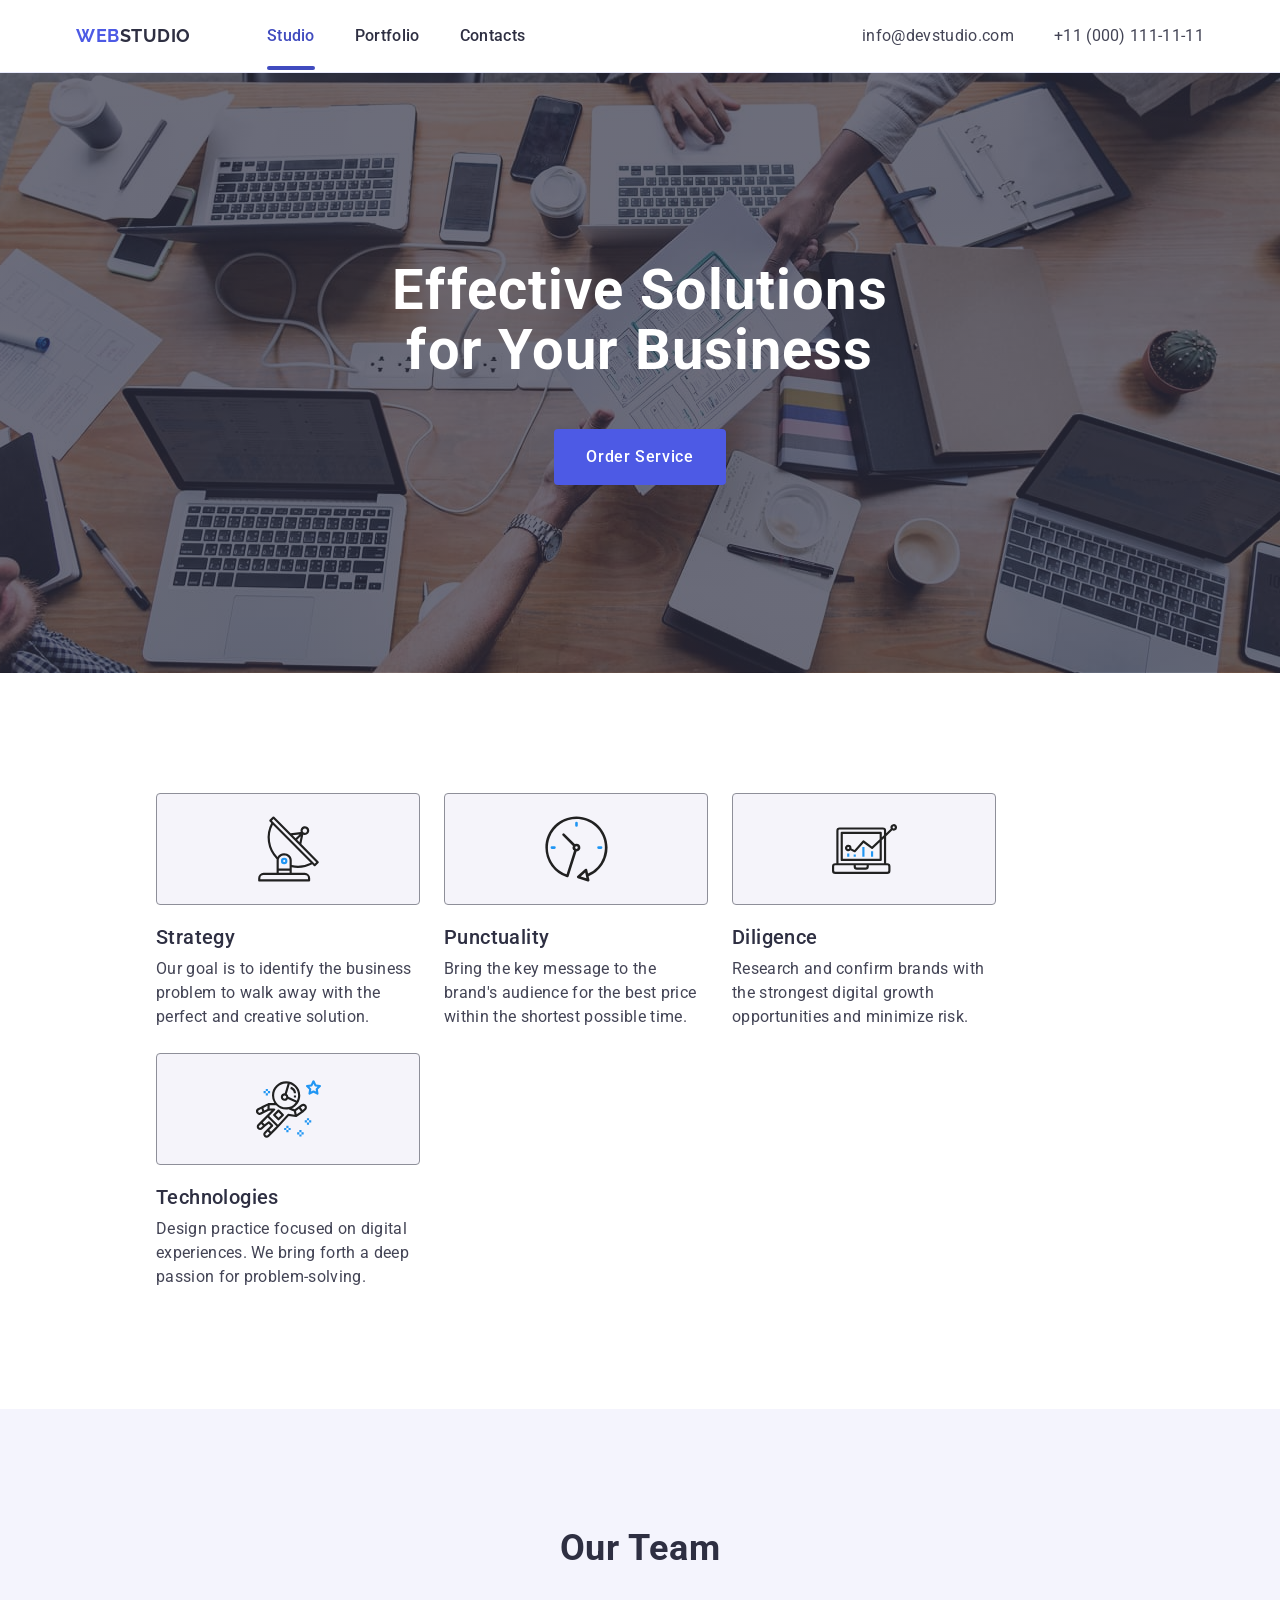
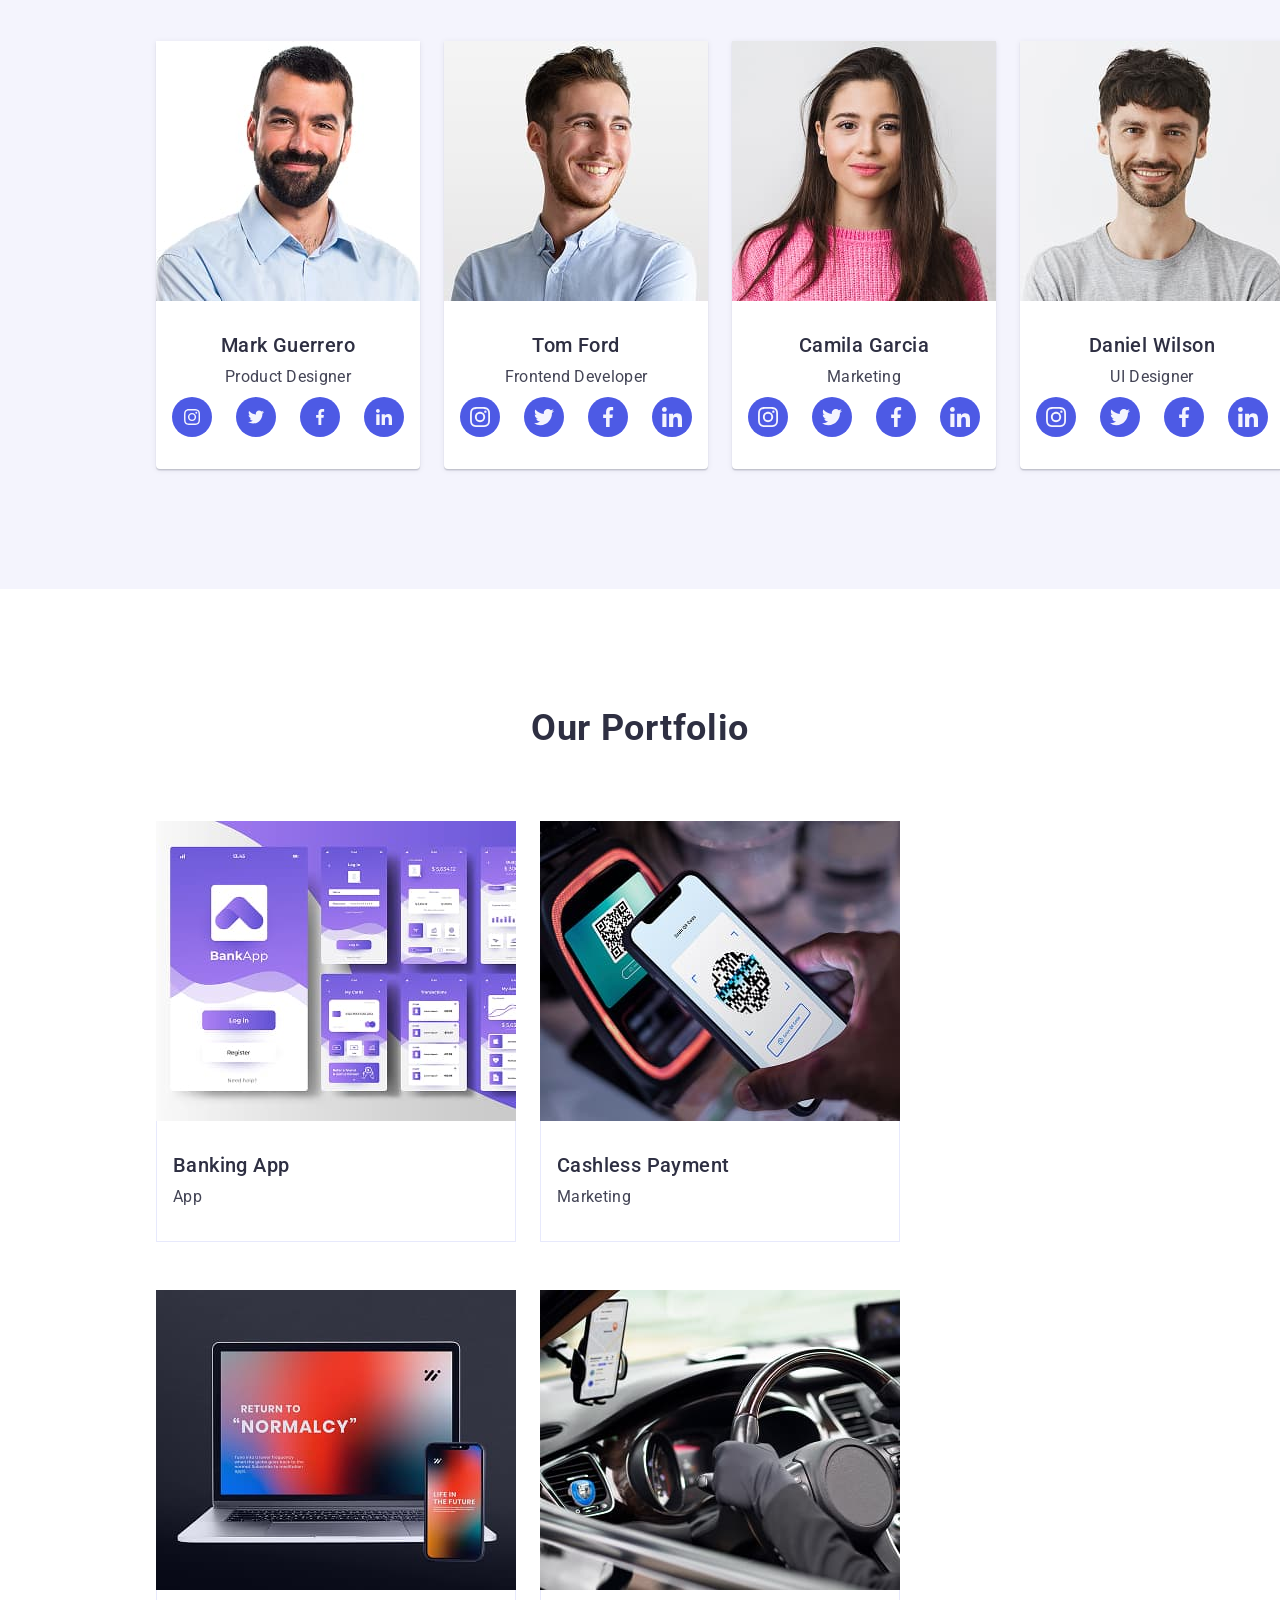
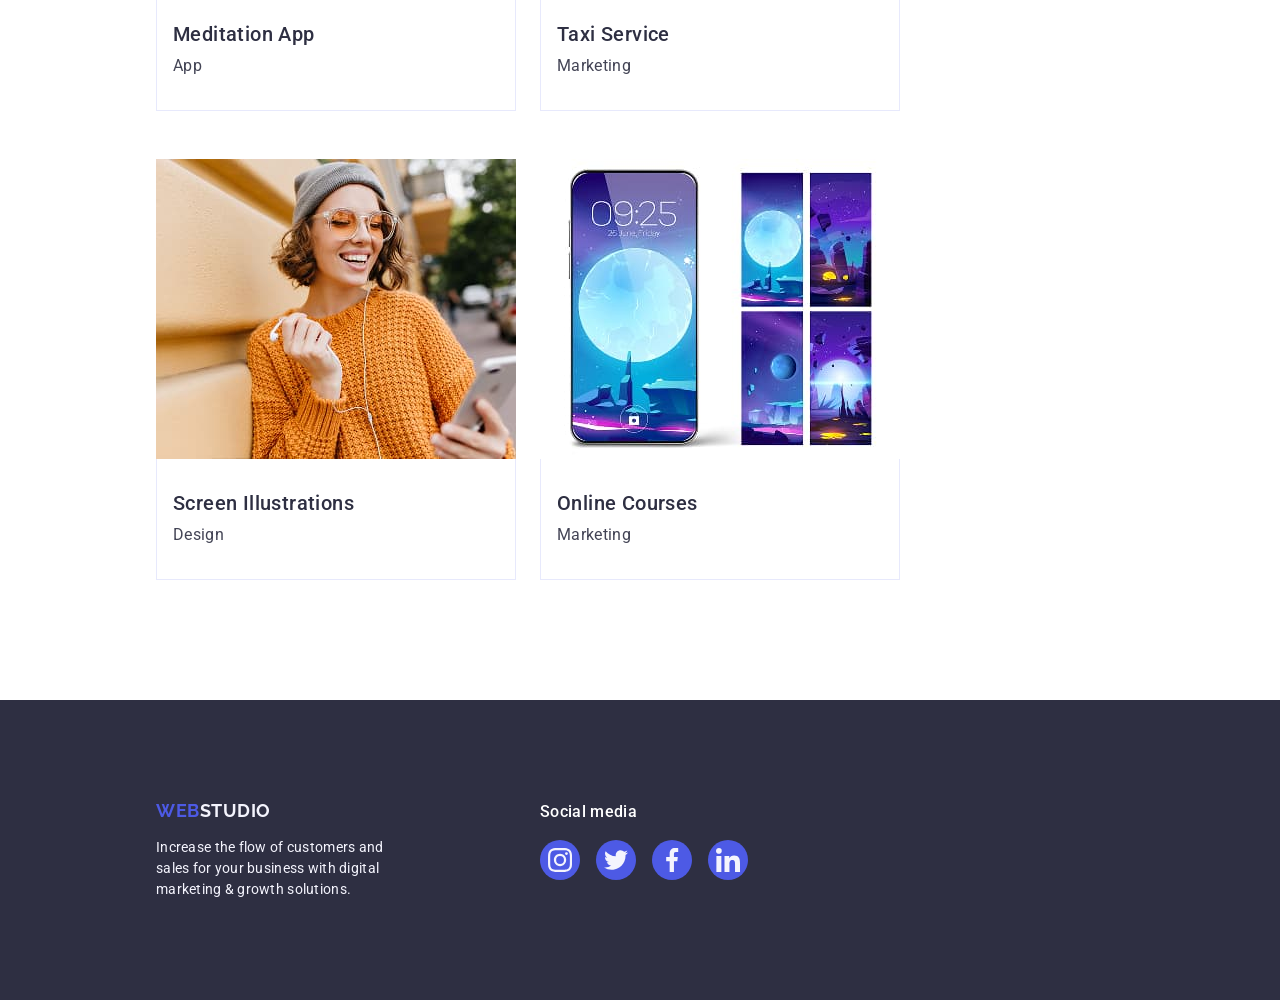
==== index.html @ d57279a8 "div svg advantage" ====
<!DOCTYPE html>
<html lang="en">
  <head>
    <meta charset="UTF-8" />
    <meta name="viewport" content="width=device-width, initial-scale=1.0" />
    <title>WebStudio</title>
    <link rel="preconnect" href="https://fonts.googleapis.com" />
    <link rel="preconnect" href="https://fonts.gstatic.com" crossorigin />
    <!-- <link
      href="https://fonts.googleapis.com/css2?family=Raleway:wght@700&family=Roboto:wght@400;500;700&display=swap"
      rel="stylesheet"
    /> -->
    <link
      href="https://fonts.googleapis.com/css2?family=Raleway:wght@700&family=Roboto:wght@400;500;700&display=swap"
      rel="stylesheet"
    />

    <!-- <link
      href="https://fonts.googleapis.com/css2?family=Roboto:ital,wght@0,100..900;1,100..900&display=swap"
      rel="stylesheet"
    /> -->
    <link
      rel="stylesheet"
      href="https://cdnjs.cloudflare.com/ajax/libs/modern-normalize/1.1.0/modern-normalize.min.css"
      integrity="sha512-wpPYUAdjBVSE4KJnH1VR1HeZfpl1ub8YT/NKx4PuQ5NmX2tKuGu6U/JRp5y+Y8XG2tV+wKQpNHVUX03MfMFn9Q=="
      crossorigin="anonymous"
      referrerpolicy="no-referrer"
    />
    <link rel="stylesheet" href="./css/styles.css" />
  </head>
  <body>
    <header class="flex-header">
      <div class="header-container container">
        <nav class="header-nav">
          <a class="header-logo link" href="./index.html" lang="en"
            >WEB<span class="header-logo-studio">Studio</span></a
          >
          <ul class="header-list list">
            <li class="header-item">
              <a class="header-link link current" href="./index.html">Studio</a>
            </li>
            <li class="header-item">
              <a class="header-link link" href="">Portfolio</a>
            </li>
            <li class="header-item">
              <a class="header-link link" href="">Contacts</a>
            </li>
          </ul>
        </nav>
        <address class="header-address">
          <ul class="address-list list">
            <li class="address-item">
              <a class="header-address link" href="mailto:info@devstudio.com"
                >info@devstudio.com</a
              >
            </li>
            <li class="address-item">
              <a class="header-address link" href="tel:+110001111111"
                >+11 (000) 111-11-11</a
              >
            </li>
          </ul>
        </address>
      </div>
    </header>
    <main class="main-padding">
      <section class="hero section">
        <div class="hero-container container">
          <h1 class="hero-title">
            Effective Solutions <br />
            for Your Business
          </h1>
          <button type="button" class="hero-btn">Order Service</button>
        </div>
      </section>
      <section class="advantage section">
        <div class="container">
          <h2 class="visually-hidden">Our Advantages</h2>
          <ul class="advantage-list list">
            <li class="advantage-item">
              <div>
                <a href="#" class="advantage-link link">
                  <svg class="icon-svg" width="65" height="70">
                    <use href="./images/icons.svg#antenna" />
                  </svg>
                </a>
             </div>              
              <h3 class="advantage-title">Strategy</h3>
              <p class="advantage-after-title">
                Our goal is to identify the business problem to walk away with
                the perfect and creative solution.
              </p>
            </li>
            <li class="advantage-item">
              <div>
                <a href="#" class="advantage-link link">
                  <svg class="icon-svg" width="65" height="70">
                    <use href="./images/icons.svg#clock" />
                  </svg>
                </a>
              </div>
              <h3 class="advantage-title">Punctuality</h3>
              <p class="advantage-after-title">
                Bring the key message to the brand's audience for the best price
                within the shortest possible time.
              </p>
            </li>
            <li class="advantage-item">
              <div>
                <a href="#" class="advantage-link link">
                  <svg class="icon-svg" width="65" height="70">
                    <use href="./images/icons.svg#diagram" />
                  </svg>
                </a>
              </div>
              <h3 class="advantage-title">Diligence</h3>
              <p class="advantage-after-title">
                Research and confirm brands with the strongest digital growth
                opportunities and minimize risk.
              </p>
            </li>
            <li class="advantage-item">
              <div>
                <a href="#" class="advantage-link link">
                  <svg class="icon-svg" width="65" height="70">
                    <use href="./images/icons.svg#astronaut" />
                  </svg>
                </a>
              </div>
              <h3 class="advantage-title">Technologies</h3>
              <p class="advantage-after-title">
                Design practice focused on digital experiences. We bring forth a
                deep passion for problem-solving.
              </p>
            </li>
          </ul>
        </div>
      </section>
      <section class="our-team section">
        <div class="container">
          <h2 class="our-team-title">Our Team</h2>
          <ul class="our-team-list list">
            <li class="team-list">
              <img src="./images/img1.jpg" alt="employee" width="264" />
              <div class="team-card">
                <h3 class="subtitle">Mark Guerrero</h3>
                <p class="after-title" lang="en">Product Designer</p>
                <ul class="list social-list">
                  <li class="social-item">
                    <a href="#" class="social-link">
                      <svg class="icon-svg" width="16" height="16">
                        <use href="./images/icons.svg#instagram"></use>
                      </svg>
                    </a>
                  </li>
                  <li class="social-item">
                    <a href="#" class="social-link">
                      <svg class="icon-svg" width="16" height="16">
                        <use href="./images/icons.svg#twitter" />
                      </svg>
                    </a>
                  </li>
                  <li class="social-item">
                    <a href="#" class="social-link">
                      <svg class="icon-svg" width="16" height="16">
                        <use href="./images/icons.svg#facebook" />
                      </svg>
                    </a>
                  </li>
                  <li class="social-item">
                    <a href="#" class="social-link">
                      <svg class="icon-svg" width="16" height="16">
                        <use href="./images/icons.svg#linkedin" />
                      </svg>
                    </a>
                  </li>
                </ul>
              </div>
            </li>
            <li class="team-list">
              <img src="./images/img2.jpg" alt="employee" width="264" />
              <div class="team-card">
                <h3 class="subtitle">Tom Ford</h3>
                <p class="after-title" lang="en">Frontend Developer</p>
                <ul class="list social-list">
                  <li class="social-item">
                    <a href="#" class="social-link">
                      <svg class="icon-svg" width="20" height="20">
                        <use href="./images/icons.svg#instagram"></use>
                      </svg>
                    </a>
                  </li>
                  <li class="social-item">
                    <a href="#" class="social-link">
                      <svg class="icon-svg" width="20" height="20">
                        <use href="./images/icons.svg#twitter" />
                      </svg>
                    </a>
                  </li>
                  <li class="social-item">
                    <a href="#" class="social-link">
                      <svg class="icon-svg" width="20" height="20">
                        <use href="./images/icons.svg#facebook" />
                      </svg>
                    </a>
                  </li>
                  <li class="social-item">
                    <a href="#" class="social-link">
                      <svg class="icon-svg" width="20" height="20">
                        <use href="./images/icons.svg#linkedin" />
                      </svg>
                    </a>
                  </li>
                </ul>
              </div>
            </li>
            <li class="team-list">
              <img src="./images/img3.jpg" alt="employee" width="264" />
              <div class="team-card">
                <h3 class="subtitle">Camila Garcia</h3>
                <p class="after-title" lang="en">Marketing</p>
                <ul class="list social-list">
                  <li class="social-item">
                    <a href="#" class="social-link">
                      <svg class="icon-svg" width="20" height="20">
                        <use href="./images/icons.svg#instagram"></use>
                      </svg>
                    </a>
                  </li>
                  <li class="social-item">
                    <a href="#" class="social-link">
                      <svg class="icon-svg" width="20" height="20">
                        <use href="./images/icons.svg#twitter" />
                      </svg>
                    </a>
                  </li>
                  <li class="social-item">
                    <a href="#" class="social-link">
                      <svg class="icon-svg" width="20" height="20">
                        <use href="./images/icons.svg#facebook" />
                      </svg>
                    </a>
                  </li>
                  <li class="social-item">
                    <a href="#" class="social-link">
                      <svg class="icon-svg" width="20" height="20">
                        <use href="./images/icons.svg#linkedin" />
                      </svg>
                    </a>
                  </li>
                </ul>
              </div>
            </li>
            <li class="team-list">
              <img src="./images/img4.jpg" alt="employee" width="264" />
              <div class="team-card">
                <h3 class="subtitle">Daniel Wilson</h3>
                <p class="after-title" lang="en">UI Designer</p>
                <ul class="list social-list">
                  <li class="social-item">
                    <a href="#" class="social-link">
                      <svg class="icon-svg" width="20" height="20">
                        <use href="./images/icons.svg#instagram"></use>
                      </svg>
                    </a>
                  </li>
                  <li class="social-item">
                    <a href="#" class="social-link">
                      <svg class="icon-svg" width="20" height="20">
                        <use href="./images/icons.svg#twitter" />
                      </svg>
                    </a>
                  </li>
                  <li class="social-item">
                    <a href="#" class="social-link">
                      <svg class="icon-svg" width="20" height="20">
                        <use href="./images/icons.svg#facebook" />
                      </svg>
                    </a>
                  </li>
                  <li class="social-item">
                    <a href="#" class="social-link">
                      <svg class="icon-svg" width="20" height="20">
                        <use href="./images/icons.svg#linkedin" />
                      </svg>
                    </a>
                  </li>
                </ul>
              </div>
            </li>
          </ul>
        </div>
      </section>
      <section class="our-portfolio section">
        <div class="container">
          <h2 class="our-team-title">Our Portfolio</h2>
          <ul class="portfolio-list list">
            <li class="portfolio-item">
              <div class="container-item-img">
                <img
                  src="./images/img5.jpg"
                  alt="mobile app pages"
                  width="360"
                />
                <p class="tehnokriak-text">
                  14 Stylish and User-Friendly App Design Concepts · Task
                  Manager App · Calorie Tracker App · Exotic Fruit Ecommerce App
                  · Cloud Storage App
                </p>
              </div>
              <div class="portfolio-card">
                <h3 class="subtitle">Banking App</h3>
                <p class="after-title" lang="en">App</p>
              </div>
            </li>
            <li class="portfolio-item">
              <div class="container-item-img">
                <img
                  src="./images/img6.jpg"
                  alt="phone scans QR code"
                  width="360"
                />
                <p class="tehnokriak-text">
                  14 Stylish and User-Friendly App Design Concepts · Task
                  Manager App · Calorie Tracker App · Exotic Fruit Ecommerce App
                  · Cloud Storage App
                </p>
              </div>
              <div class="portfolio-card">
                <h3 class="subtitle">Cashless Payment</h3>
                <p class="after-title" lang="en">Marketing</p>
              </div>
            </li>
            <li class="portfolio-item">
              <div class="container-item-img">
                <img
                  src="./images/img7.jpg"
                  alt="laptop and phone"
                  width="360"
                />
                <p class="tehnokriak-text">
                  14 Stylish and User-Friendly App Design Concepts · Task
                  Manager App · Calorie Tracker App · Exotic Fruit Ecommerce App
                  · Cloud Storage App
                </p>
              </div>
              <div class="portfolio-card">
                <h3 class="subtitle">Meditation App</h3>
                <p class="after-title" lang="en">App</p>
              </div>
            </li>
            <li class="portfolio-item">
              <div class="container-item-img">
                <img
                  src="./images/img8.jpg"
                  alt="car steering wheel and its control panel"
                  width="360"
                />
                <p class="tehnokriak-text">
                  14 Stylish and User-Friendly App Design Concepts · Task
                  Manager App · Calorie Tracker App · Exotic Fruit Ecommerce App
                  · Cloud Storage App
                </p>
              </div>
              <div class="portfolio-card">
                <h3 class="subtitle">Taxi Service</h3>
                <p class="after-title" lang="en">Marketing</p>
              </div>
            </li>
            <li class="portfolio-item">
              <div class="container-item-img">
                <img
                  src="./images/img9.jpg"
                  alt="girl in headphones"
                  width="360"
                />
                <p class="tehnokriak-text">
                  14 Stylish and User-Friendly App Design Concepts · Task
                  Manager App · Calorie Tracker App · Exotic Fruit Ecommerce App
                  · Cloud Storage App
                </p>
              </div>
              <div class="portfolio-card">
                <h3 class="subtitle">Screen Illustrations</h3>
                <p class="after-title" lang="en">Design</p>
              </div>
            </li>
            <li class="portfolio-item">
              <div class="container-item-img">
                <img
                  src="./images/img10.jpg"
                  alt="phone screen wallpaper"
                  width="360"
                />
                <p class="tehnokriak-text">
                  14 Stylish and User-Friendly App Design Concepts · Task
                  Manager App · Calorie Tracker App · Exotic Fruit Ecommerce App
                  · Cloud Storage App
                </p>
              </div>
              <div class="portfolio-card">
                <h3 class="subtitle">Online Courses</h3>
                <p class="after-title" lang="en">Marketing</p>
              </div>
            </li>
          </ul>
        </div>
      </section>
    </main>
    <footer class="footer-background">
      <div class="footer-container container">
        <div class="footer-web-studio">
          <a class="footer-logo link" href="./index.html" lang="en"
            >WEB<span class="footer-logo-studio">Studio</span></a
          >
          <p class="footer-after-title">
            Increase the flow of customers and sales for your business with
            digital marketing & growth solutions.
          </p>
        </div>
        <div class="footer-link-container">
          <p class="footer-title title">Social media</p>
          <ul class="list social-footer-list">
            <li class="social-item-footer">
              <a href="#" class="social-link-footer">
                <svg class="footer-svg" width="24" height="24">
                  <use href="./images/icons.svg#instagram"></use>
                </svg>
              </a>
            </li>
            <li class="social-item-footer">
              <a href="#" class="social-link-footer">
                <svg class="footer-svg" width="24" height="24">
                  <use href="./images/icons.svg#twitter" />
                </svg>
              </a>
            </li>
            <li class="social-item-footer">
              <a href="#" class="social-link-footer">
                <svg class="footer-svg" width="24" height="24">
                  <use href="./images/icons.svg#facebook" />
                </svg>
              </a>
            </li>
            <li class="social-item-footer">
              <a href="#" class="social-link-footer">
                <svg class="footer-svg" width="24" height="24">
                  <use href="./images/icons.svg#linkedin" />
                </svg>
              </a>
            </li>
          </ul>
        </div>
      </div>
    </footer>
  </body>
</html>
---- css/styles.css ----
:root {
  --h-color: #2e2f42;
  --paragraph-color: #434455;
  --accent-color: #4d5ae5;
  --background-color: #ffffff;
  --logo-color: #f4f4fd;
  --focus-color: #404bbf;
}

*,
*::before,
*::after {
  box-sizing: border-box;
}

h1,
h2,
h3,
h4,
h5,
h6 {
  padding: 0;
  margin: 0;
}
p {
  margin: 0;
  padding: 0;
}

ul {
  margin: 0;
  padding: 0;
}

img {
  display: block;
  max-width: 100%;
  height: auto;
}

main {
  display: block;
  margin: 0;
  padding: 0;
  /* width: 100%; */
}

.container {
  width: 100%;
  max-width: 1440px;
  padding-left: 156px;
  padding-right: 156px;
  margin-left: auto;
  margin-right: auto;
  box-sizing: border-box;
}

body {
  font-family: "Roboto", sans-serif;
  background: var(--background-color);
  color: var(--paragraph-color);
  overflow-x: hidden;
  margin: 0;
}

address {
  font-style: normal;
}

button {
  all: unset;
  cursor: pointer;
  font: inherit;
  color: inherit;
  background-color: transparent;
}

.visually-hidden {
  position: absolute;
  width: 1px;
  height: 1px;
  margin: -1px;
  padding: 0;
  overflow: hidden;
  clip: rect(0, 0, 0, 0);
  clip-path: inset(100%);
  white-space: nowrap;
  border: 0;
}

.section {
  padding-top: 120px;
  padding-bottom: 120px;
}

.list {
  list-style: none;
}

.link {
  text-decoration: none;
}

/* header*/

.flex-header {
  border-bottom: 1px solid #e7e9fc;
  background-color: var(--background-color);
  box-shadow: 0px 2px 1px rgba(46, 47, 66, 0.08),
    0px 1px 1px rgba(46, 47, 66, 0.16), 0px 1px 6px rgba(46, 47, 66, 0.08);
}

/* Контейнер */
.header-container {
  display: flex;
  align-items: center;
  justify-content: space-between;
  width: 1158px;
  padding: 0 15px;
  margin: 0 auto;
}

/* Логотип */
.header-logo {
  display: inline-block;
  font-family: "Raleway", sans-serif;
  font-weight: bold;
  font-size: 18px;
  line-height: 1.17;
  text-transform: uppercase;
  letter-spacing: 0.03em;
  color: var(--accent-color);
  margin-right: 76px;
}

.header-logo-studio {
  font-family: "Raleway", sans-serif;
  font-weight: bold;
  font-size: 18px;
  text-transform: uppercase;
  line-height: 1.17;
  letter-spacing: 0.03em;
  color: var(--h-color);
}

/* Навігація */
.header-nav {
  display: flex;
  align-items: center;
}

/* Список навігації */
.header-list {
  display: flex;
  gap: 40px;
}

/* Пункти навігації */
.header-item {
  display: block;
}

/* Посилання */
.header-link {
  font-weight: 500;
  font-size: 16px;
  line-height: 1.5;
  letter-spacing: 0.02em;
  color: var(--h-color);
  padding: 24px 0;
  position: relative;
  transition: color 250ms cubic-bezier(0.4, 0, 0.2, 1);
}

.current {
  color: var(--focus-color);
}

.current::after {
  content: "";
  display: flex;
  border-radius: 2%;
  transition: background-color 250ms linear;
  position: absolute;
  left: 0;
  bottom: -1px;
  width: 100%;
  height: 4px;
  border-radius: 2px;
  background-color: var(--focus-color);
}

.header-link:hover,
.header-link:focus,
.header-link:active {
  color: var(--focus-color);
}

/* Адреса */
.header-address {
  font-weight: 400;
  font-size: 16px;
  line-height: 1.5;
  letter-spacing: 0.02em;
  color: var(--paragraph-color);
  padding: 24px 0 24px 0;
  transition: color 250ms cubic-bezier(0.4, 0, 0.2, 1);
}

.address-list {
  display: flex;
  gap: 40px;
  flex-wrap: wrap;
}

.header-address:hover,
.header-address:focus {
  color: var(--focus-color);
}

/* hero*/

.hero {
  background: var(--h-color);
  text-align: center;
  padding: 188px 0 188px 0px;
  max-width: 1440px;
  margin-left: auto;
  margin-right: auto;
  background-image: linear-gradient(
      rgba(46, 47, 66, 0.7),
      rgba(46, 47, 66, 0.7)
    ),
    url(../images/hero.jpg);
  background-size: cover;
  background-position: center;
  background-repeat: no-repeat;
}

.hero-title {
  max-width: 496px;
  font-weight: 700;
  font-size: 56px;
  line-height: 1.07;
  text-align: center;
  letter-spacing: 0.02em;
  color: var(--background-color);
  margin-bottom: 48px;
}

.hero-container {
  text-align: center;
  display: flex;
  flex-direction: column;
  align-items: center;
}

.hero-btn {
  display: block;
  box-sizing: border-box;
  font-weight: 500;
  font-size: 16px;
  line-height: 1.5;
  letter-spacing: 0.04em;
  color: var(--background-color);
  background: #4d5ae5;
  min-width: 169px;
  height: 56px;
  padding: 16px 32px 16px 32px;
  border-radius: 4px;
  transition: background-color 250ms cubic-bezier(0.4, 0, 0.2, 1);
}

.hero-btn:hover,
.hero-btn:focus {
  background: var(--focus-color);
}

/*advantage */

.advantage-list {
  display: flex;
  flex-wrap: wrap;
  gap: 24px;
}

.advantage-title {
  font-weight: 500;
  font-size: 20px;
  line-height: 1.2;
  letter-spacing: 0.02em;
  color: var(--h-color);
  margin-bottom: 8px;
}
.advantage-after-title {
  font-size: 16px;
  line-height: 1.5;
  letter-spacing: 0.02em;
  color: var(--paragraph-color);
  max-width: 264px;
}

/* icons */
.icon-svg {
  fill: currentColor;
}
.advantage-link {
  display: flex;
  align-items: center;
  justify-content: center;
  margin-bottom: 20px;
  width: 264px;
  height: 112px;
  background-color: #f5f4fa;
  border-radius: 4px;
  border: 1px solid rgba(142, 143, 153, 1);
}

/*our_team*/

.our-team {
  background-color: var(--logo-color);
}

.our-team-list {
  display: flex;
  gap: 24px;
}

.our-team-title {
  font-weight: bold;
  font-size: 36px;
  line-height: 1.11;
  text-align: center;
  letter-spacing: 0.02em;
  text-transform: capitalize;
  color: var(--h-color);
  margin-bottom: 72px;
}

.subtitle {
  font-weight: 500;
  font-size: 20px;
  line-height: 1.2;
  letter-spacing: 0.02em;
  color: var(--h-color);
}
.after-title {
  font-size: 16px;
  line-height: 1.5;
  letter-spacing: 0.02em;
  color: var(--paragraph-color);
}

.team-list {
  background-color: var(--background-color);
  border-radius: 0px 0px 4px 4px;
  box-shadow: 0px 1px 6px rgba(46, 47, 66, 0.08),
    0px 1px 1px rgba(46, 47, 66, 0.16), 0px 2px 1px rgba(46, 47, 66, 0.08);
}

.team-list img {
  display: block;
}

.team-card {
  width: 264px;
  text-align: center;
  padding: 32px 0 32px 0;
  border-radius: 0px 0px 4px 4px;
  /* box-shadow: 0px 1px 6px rgba(46, 47, 66, 0.08),
    0px 1px 1px rgba(46, 47, 66, 0.16); */
}

.subtitle {
  margin-bottom: 8px;
}

/*our-team social list */
.social-list {
  padding-left: 16px;
  padding-right: 16px;
  display: flex;
  gap: 24px;
  justify-content: center;
  margin-top: 8px;
  /* width: 232px; */
}

.social-link {
  width: 40px;
  height: 40px;
  background-color: var(--accent-color);
  display: flex;
  align-items: center;
  justify-content: center;
  border-radius: 50%;
  color: #f4f4fd;
  transition: background-color 250ms cubic-bezier(0.4, 0, 0.2, 1);
}

.icon-svg {
  fill: #f4f4fd;
  display: block;
}

.social-link:hover,
.social-link:focus {
  background-color: var(--focus-color);
  color: #ffffff;
}

/* our portfolio */

.portfolio-list {
  display: flex;
  column-gap: 24px;
  flex-wrap: wrap;
}

.portfolio-card {
  /* width: 370px;
  height: 110px; */
  padding: 32px 16px;
  padding-bottom: 32px;
  border-bottom: 1px solid #e7e9fc;
  border-left: 1px solid #e7e9fc;
  border-right: 1px solid #e7e9fc;
  box-sizing: border-box;
  position: relative;
}

/* .portfolio-card:hover{
 box-shadow: 0px 1px 6px rgba(46, 47, 66, 0.08), 0px 1px 1px rgba(46, 47, 66, 0.16), 0px 2px 1px rgba(46, 47, 66, 0.08);
} */

.portfolio-item:hover {
  box-shadow: 0px 1px 6px rgba(46, 47, 66, 0.08),
    0px 1px 1px rgba(46, 47, 66, 0.16), 0px 2px 1px rgba(46, 47, 66, 0.08);
}

.portfolio-item {
  background-color: var(--background-color);
  width: fit-content;
  margin-bottom: 48px;
  transition: box-shadow 250ms cubic-bezier(0.4, 0, 0.2, 1);
}

.portfolio-item:nth-last-child(-n + 3) {
  margin-bottom: 0;
}

/* portfolio invisible cards  */

.tehnokriak-text {
  display: flex;
  font-weight: 400;
  font-size: 16px;
  line-height: 1.5;
  letter-spacing: 0.02em;
  height: 100%;
  width: 100%;
  padding: 40px 32px;
  color: var(--logo-color);
  background: var(--accent-color);
  position: absolute;
  top: 0;
  transform: translateY(100%);
  transition: transform 250ms cubic-bezier(0.4, 0, 0.2, 1);
}

.container-item-img:hover .tehnokriak-text {
  transform: translateY(0);
}

.container-item-img {
  position: relative;
  overflow: hidden;
}

/*footer*/

.footer-logo {
  font-family: "Raleway", sans-serif;
  font-weight: bold;
  text-transform: uppercase;
  font-size: 18px;
  line-height: 1.17;
  letter-spacing: 0.03em;
  display: inline-block;
  color: var(--accent-color);
  margin-bottom: 16px;
}

.footer-background {
  background: var(--h-color);
  padding: 100px 0 100px 0;
}

.footer-logo-studio {
  font-family: "Raleway", sans-serif;
  font-weight: bold;
  text-transform: uppercase;
  font-size: 18px;
  line-height: 1.17;
  letter-spacing: 0.03em;
  color: var(--logo-color);
}

.footer-after-title {
  font-size: 14px;
  line-height: 1.5;
  letter-spacing: 0.02em;
  color: var(--logo-color);
  width: 264px;
}

/* footer new */
.footer-container {
  display: flex;
  align-items: baseline;
}

.footer-title {
  font-weight: 500;
  font-size: 16px;
  line-height: 1.5;
  letter-spacing: 0.02em;
  color: #ffffff;
  margin-bottom: 16px;
}

.footer-web-studio {
  margin-right: 120px;
}
.social-footer-list {
  display: flex;
  justify-content: flex-start;
  gap: 16px;
}

.social-link-footer:hover,
.social-link-footer:focus {
  background-color: #31d0aa;
  color: #ffffff;
}

.footer-svg {
  fill: #f4f4fd;
  width: 24;
  height: 24;
}

.social-link-footer {
  color: var(--h-color);
  width: 40px;
  height: 40px;
  display: flex;
  align-items: center;
  justify-content: center;
  border-radius: 50%;
  background-color: var(--accent-color);
  transition: var(--transition);
  transition: background-color 250ms cubic-bezier(0.4, 0, 0.2, 1);
}
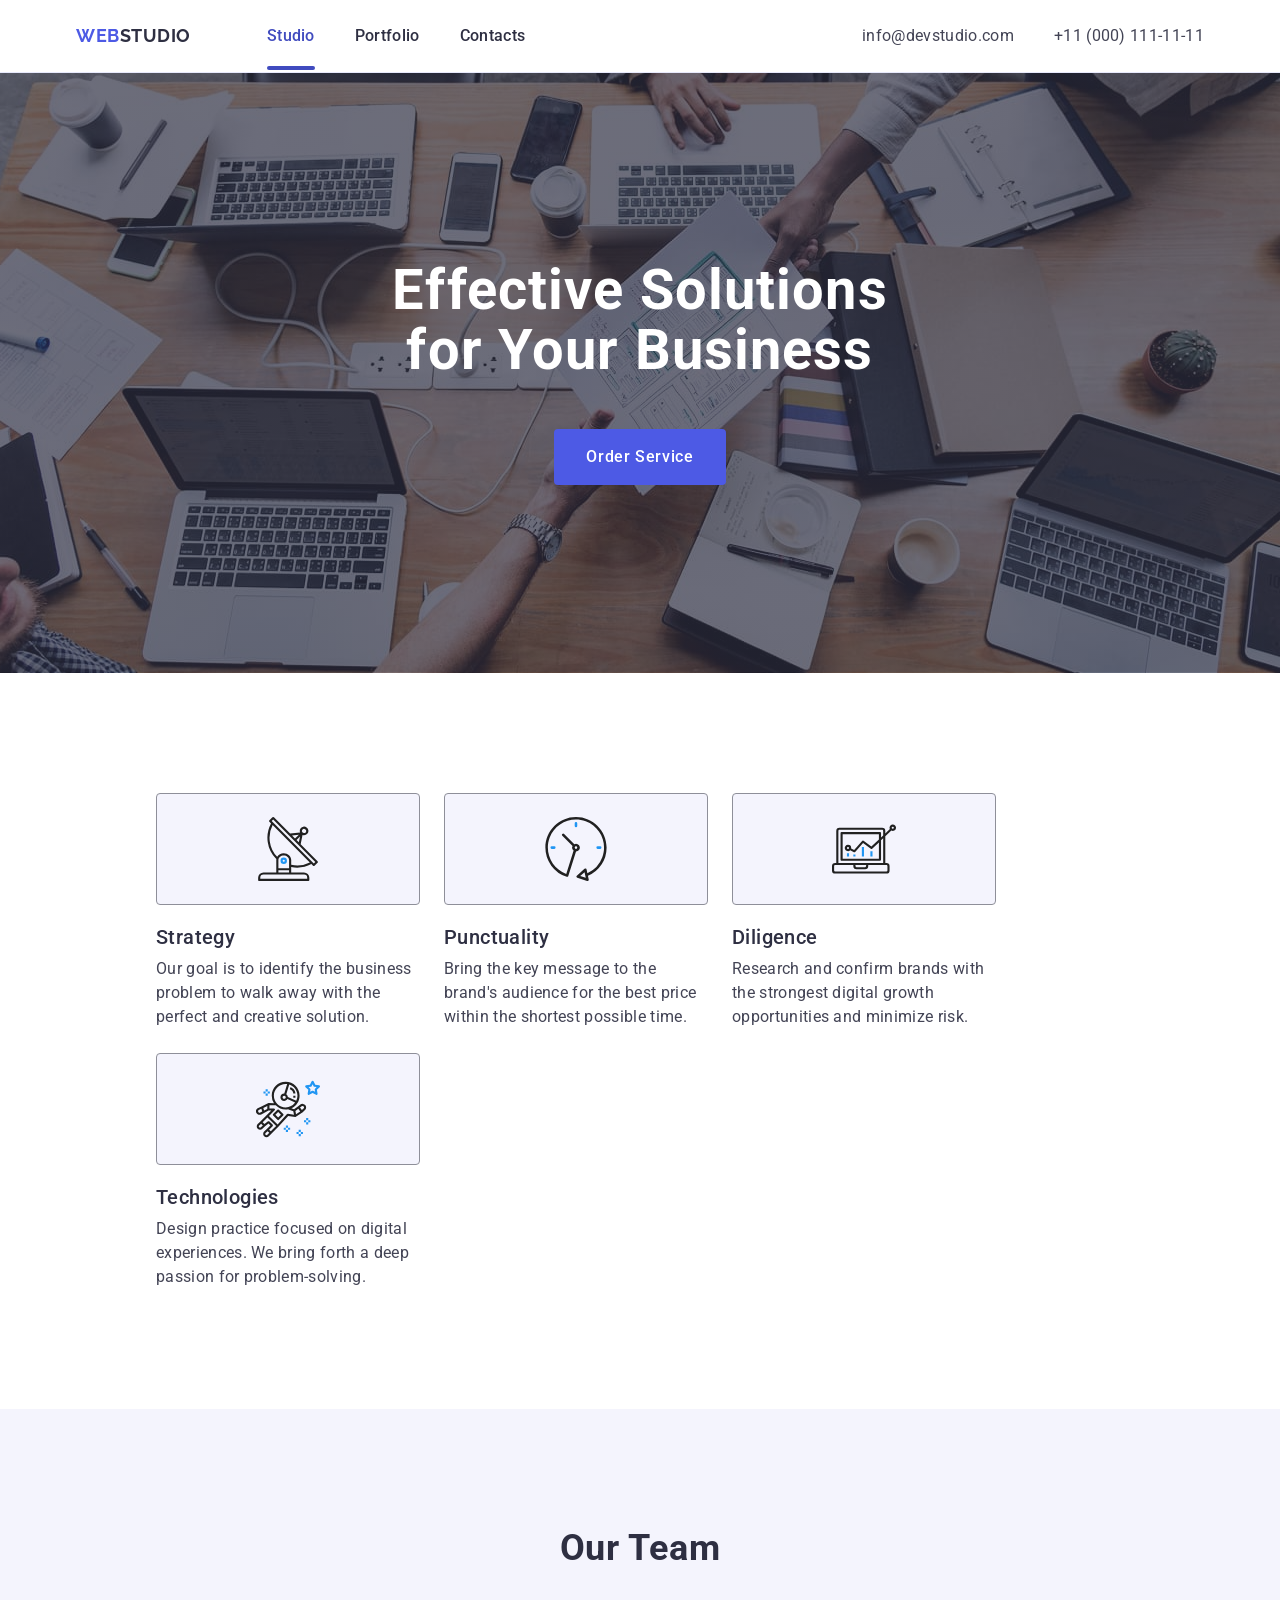
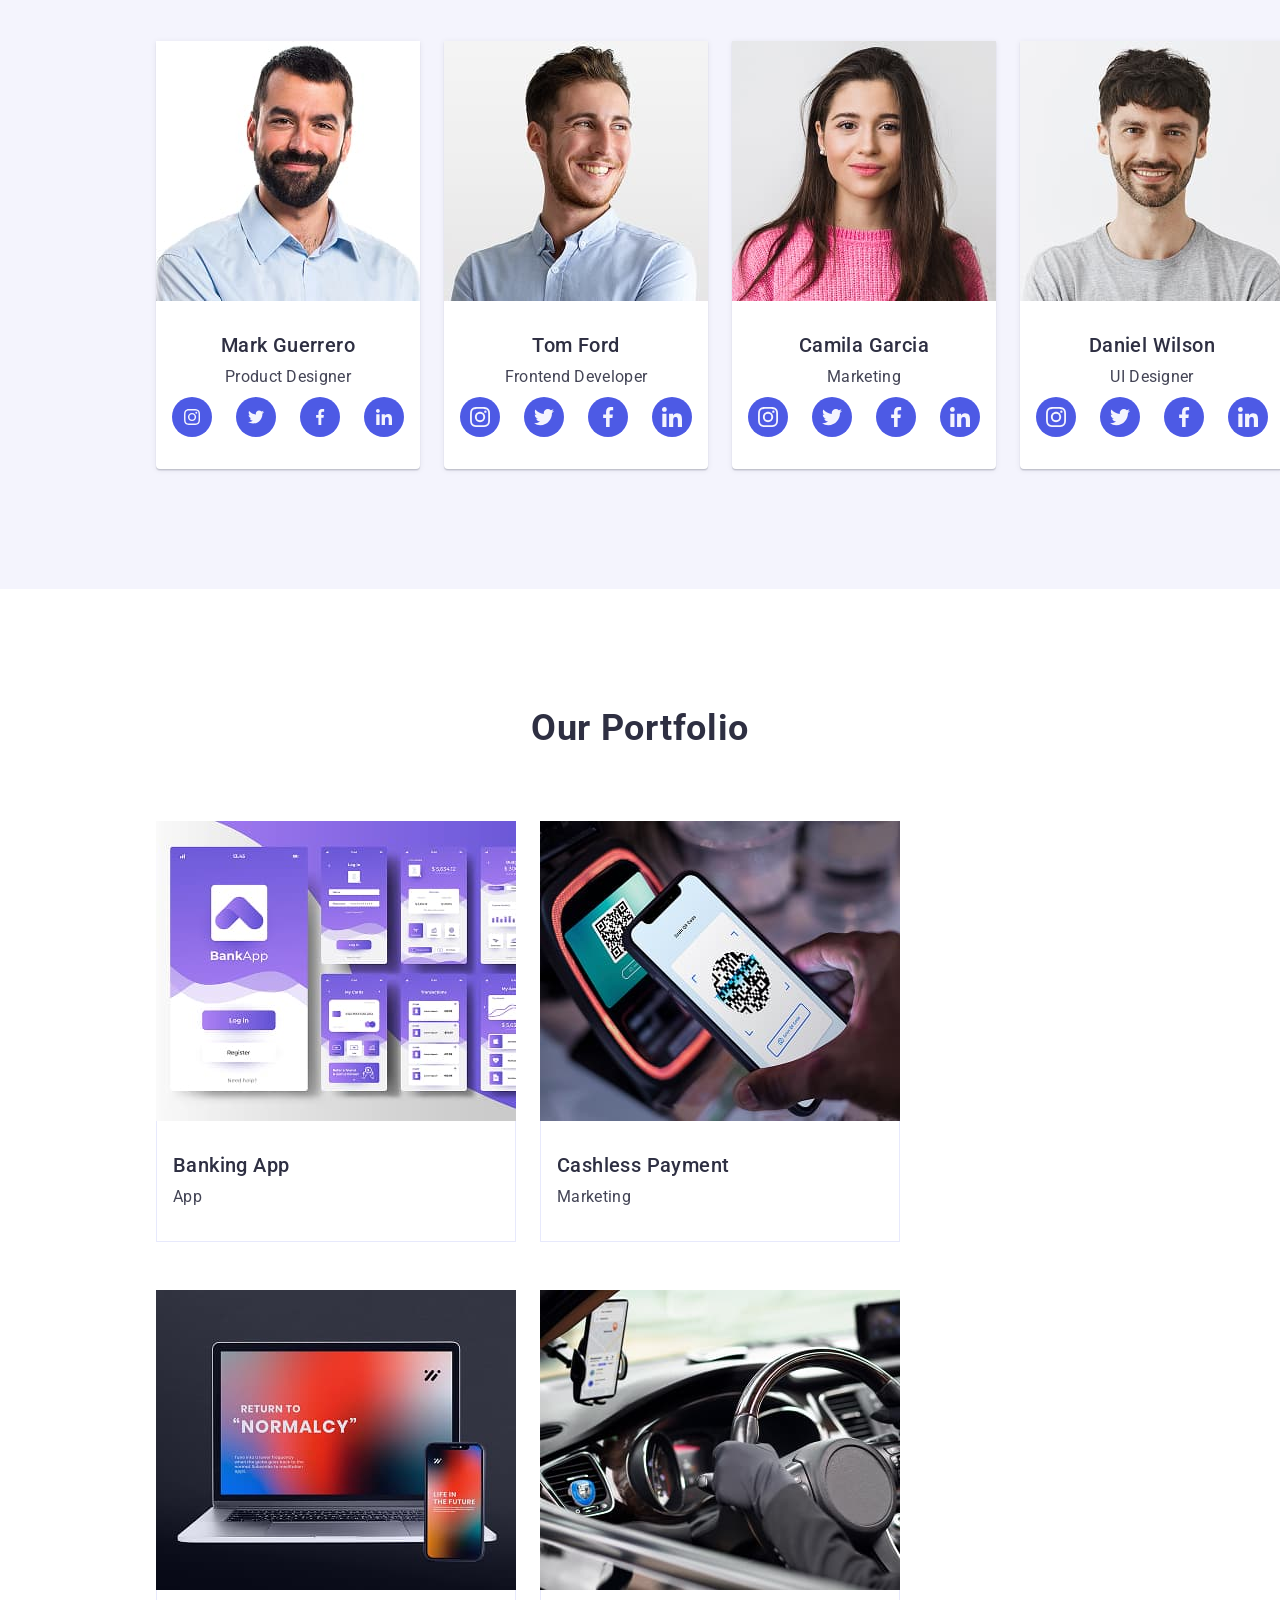
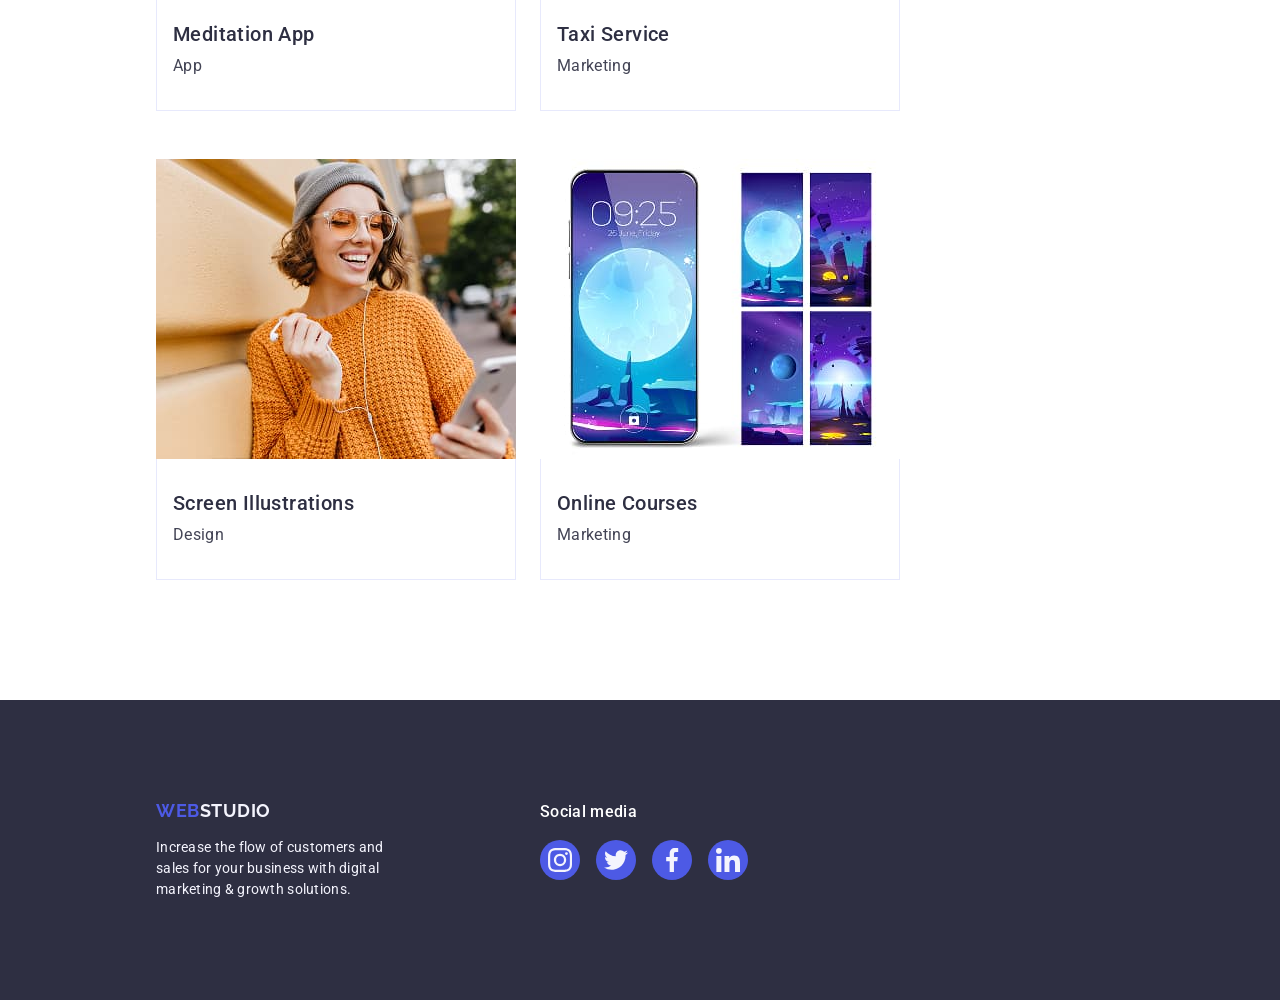
==== commit a4f01c19: "advantage svg 64" ====
--- a/index.html
+++ b/index.html
@@ -78,9 +78,9 @@
           <h2 class="visually-hidden">Our Advantages</h2>
           <ul class="advantage-list list">
             <li class="advantage-item">
-              <div>
+              <div class="container-svg">
                 <a href="#" class="advantage-link link">
-                  <svg class="icon-svg" width="65" height="70">
+                  <svg class="icon-svg" width="64" height="64">
                     <use href="./images/icons.svg#antenna" />
                   </svg>
                 </a>
@@ -92,9 +92,9 @@
               </p>
             </li>
             <li class="advantage-item">
-              <div>
+              <div class="container-svg">
                 <a href="#" class="advantage-link link">
-                  <svg class="icon-svg" width="65" height="70">
+                  <svg class="icon-svg" width="64" height="64">
                     <use href="./images/icons.svg#clock" />
                   </svg>
                 </a>
@@ -106,9 +106,9 @@
               </p>
             </li>
             <li class="advantage-item">
-              <div>
+              <div class="container-svg">
                 <a href="#" class="advantage-link link">
-                  <svg class="icon-svg" width="65" height="70">
+                  <svg class="icon-svg" width="64" height="64">
                     <use href="./images/icons.svg#diagram" />
                   </svg>
                 </a>
@@ -120,9 +120,9 @@
               </p>
             </li>
             <li class="advantage-item">
-              <div>
+              <div class="container-svg">
                 <a href="#" class="advantage-link link">
-                  <svg class="icon-svg" width="65" height="70">
+                  <svg class="icon-svg" width="64" height="64">
                     <use href="./images/icons.svg#astronaut" />
                   </svg>
                 </a>
--- a/css/styles.css
+++ b/css/styles.css
@@ -304,17 +304,19 @@
 .icon-svg {
   fill: currentColor;
 }
-.advantage-link {
+.container-svg{
   display: flex;
   align-items: center;
   justify-content: center;
   margin-bottom: 20px;
   width: 264px;
   height: 112px;
-  background-color: #f5f4fa;
+  background-color: var(--logo-color);
   border-radius: 4px;
-  border: 1px solid rgba(142, 143, 153, 1);
-}
+  border: 1px  solid #8e8f99;
+}
+
+
 
 /*our_team*/
 
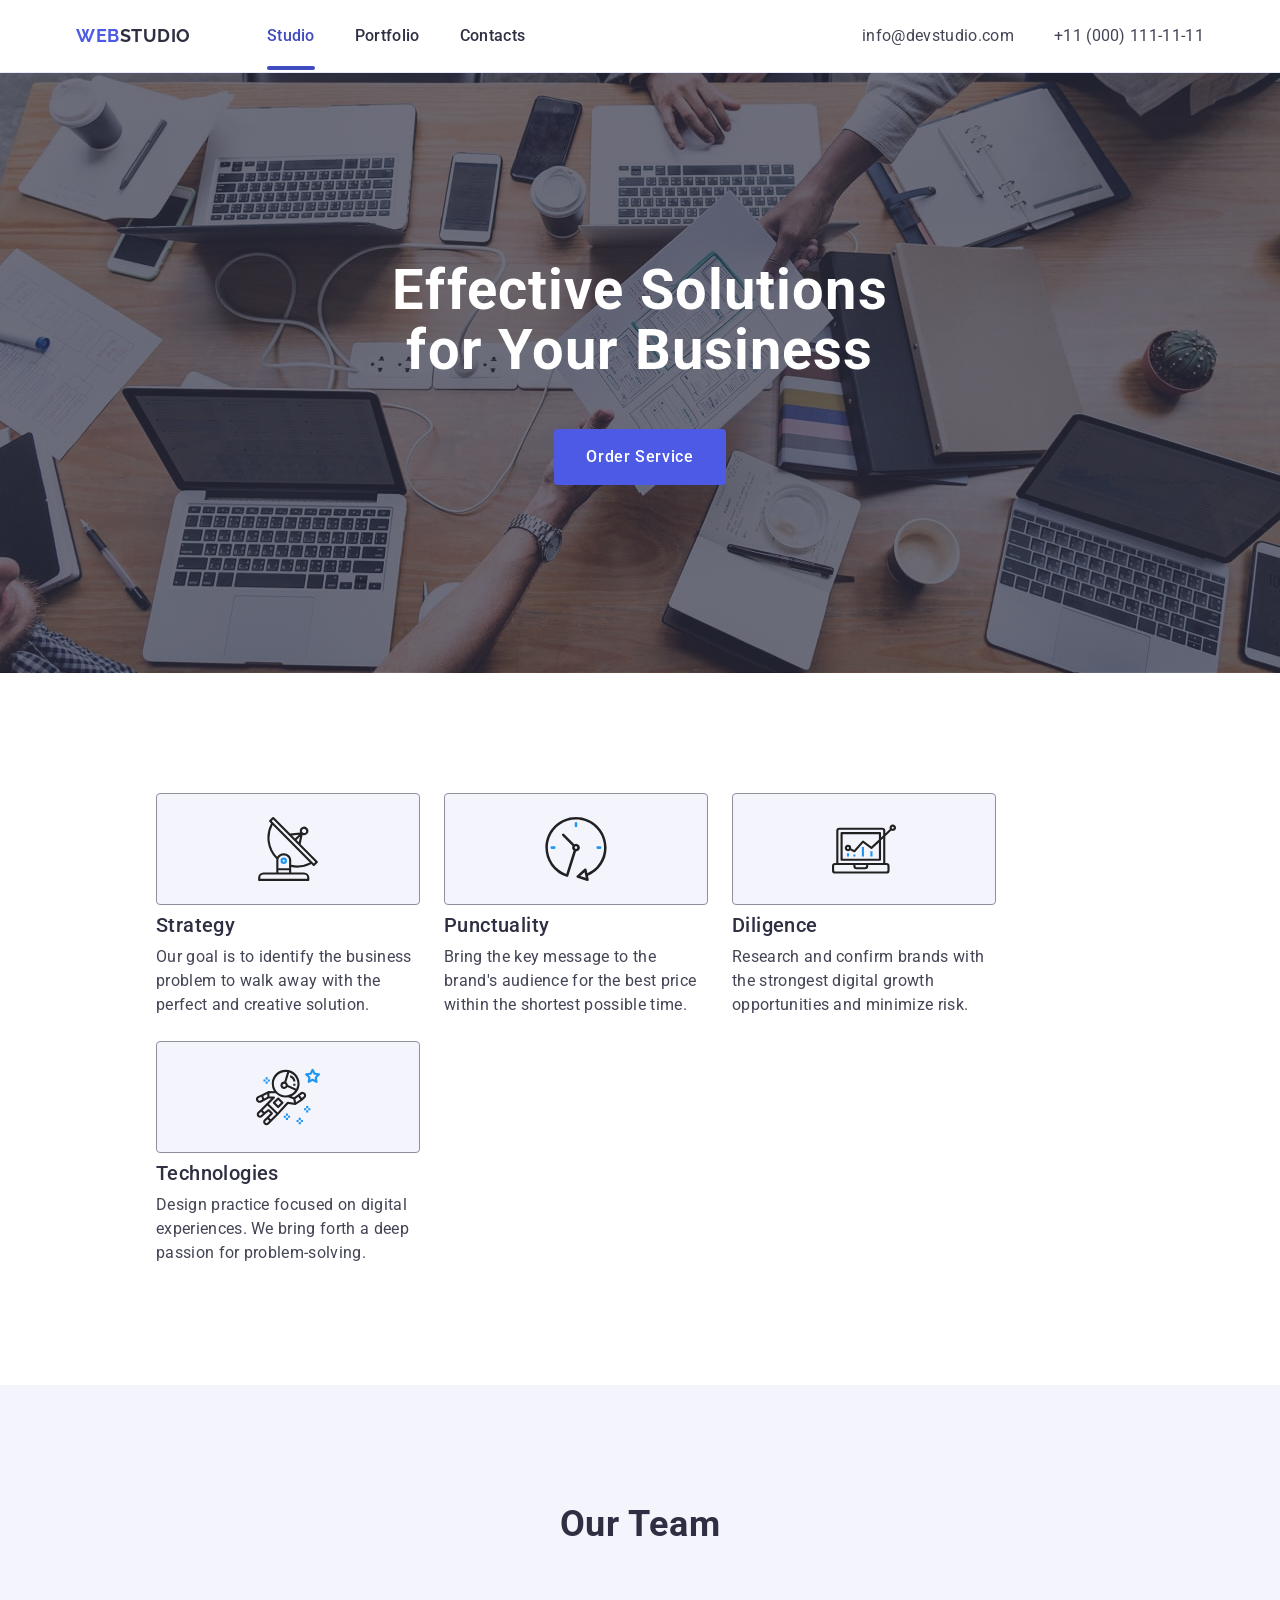
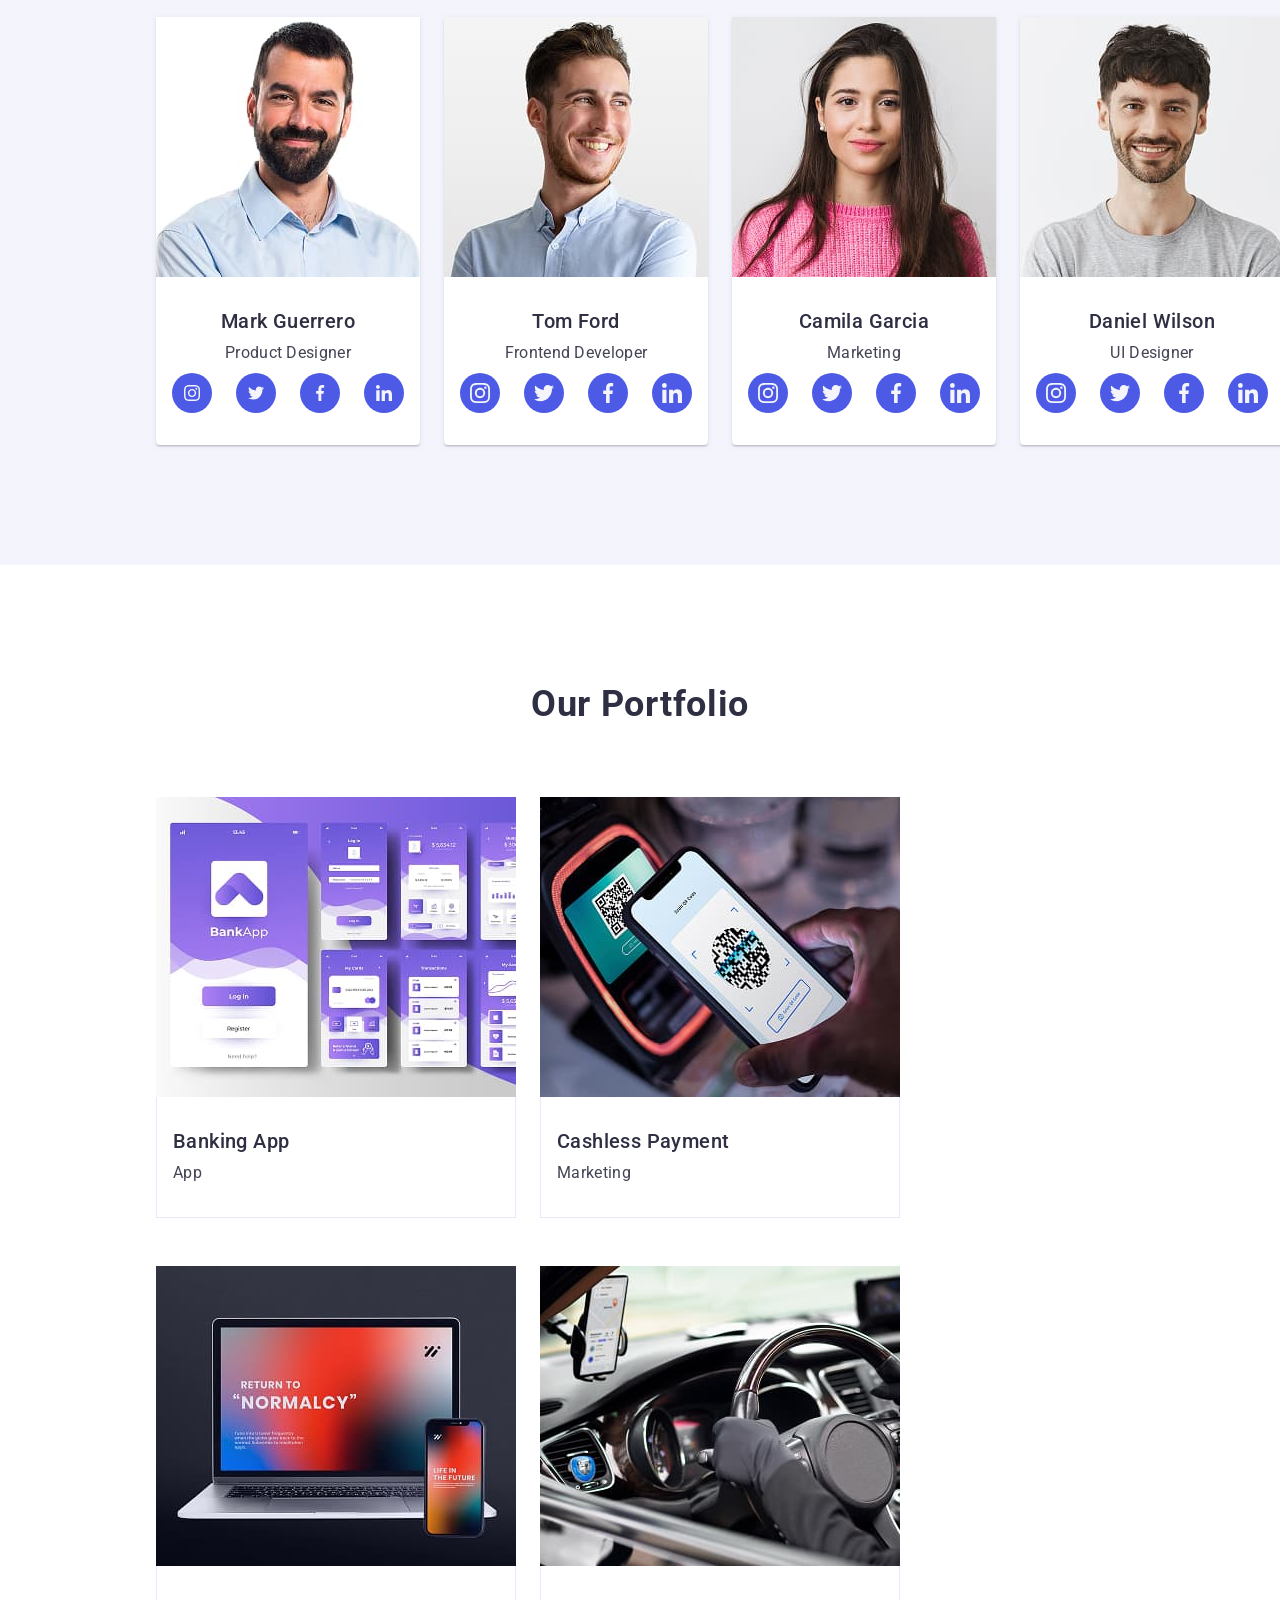
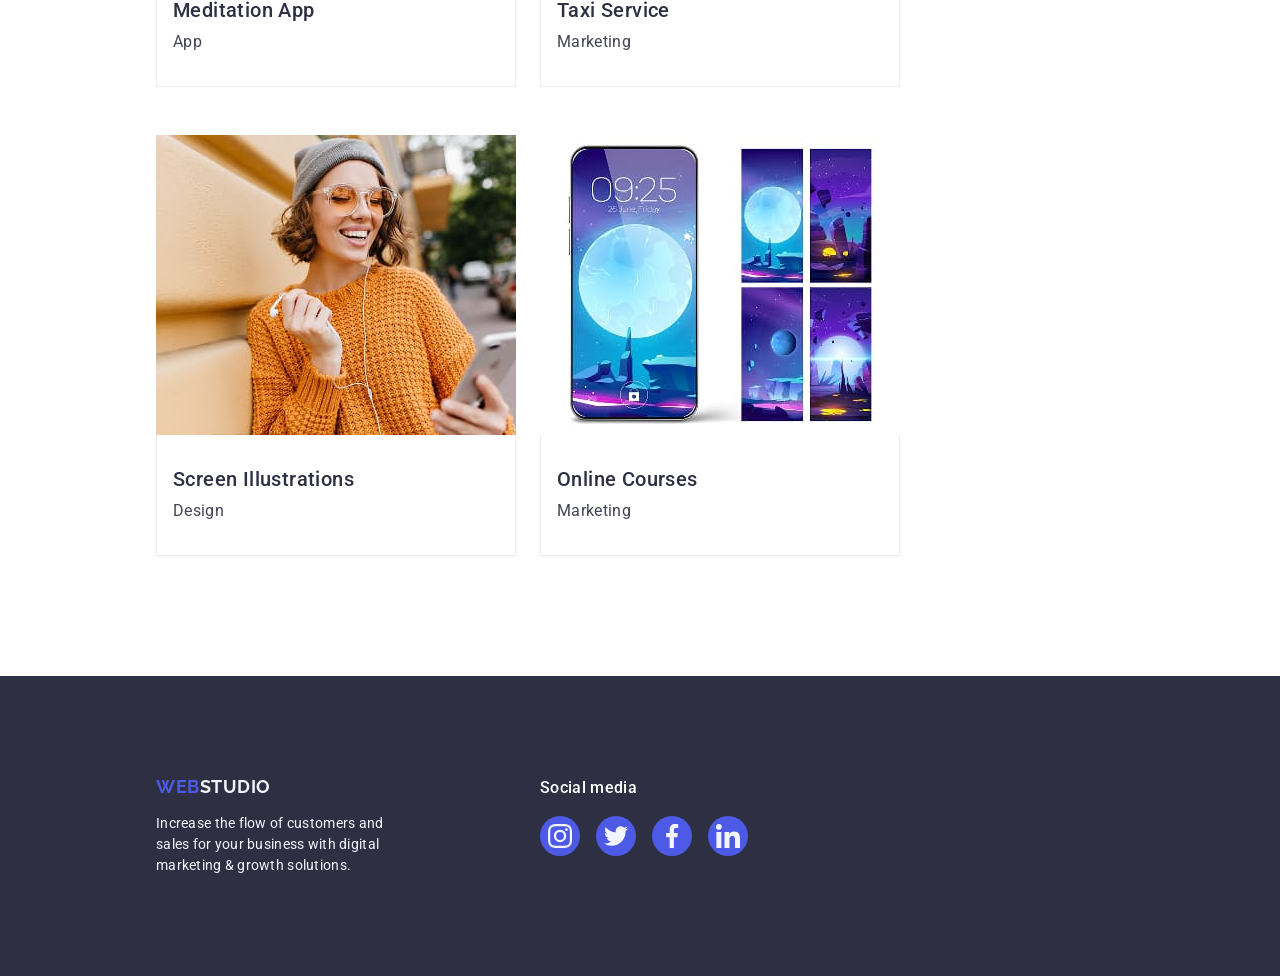
==== commit 11859daa: "delit a from div 'container-svg'" ====
--- a/index.html
+++ b/index.html
@@ -107,11 +107,11 @@
             </li>
             <li class="advantage-item">
               <div class="container-svg">
-                <a href="#" class="advantage-link link">
+                <!-- <a href="#" class="advantage-link link"> -->
                   <svg class="icon-svg" width="64" height="64">
                     <use href="./images/icons.svg#diagram" />
                   </svg>
-                </a>
+                <!-- </a> -->
               </div>
               <h3 class="advantage-title">Diligence</h3>
               <p class="advantage-after-title">
--- a/css/styles.css
+++ b/css/styles.css
@@ -308,7 +308,7 @@
   display: flex;
   align-items: center;
   justify-content: center;
-  margin-bottom: 20px;
+  margin-bottom: 8px;
   width: 264px;
   height: 112px;
   background-color: var(--logo-color);
